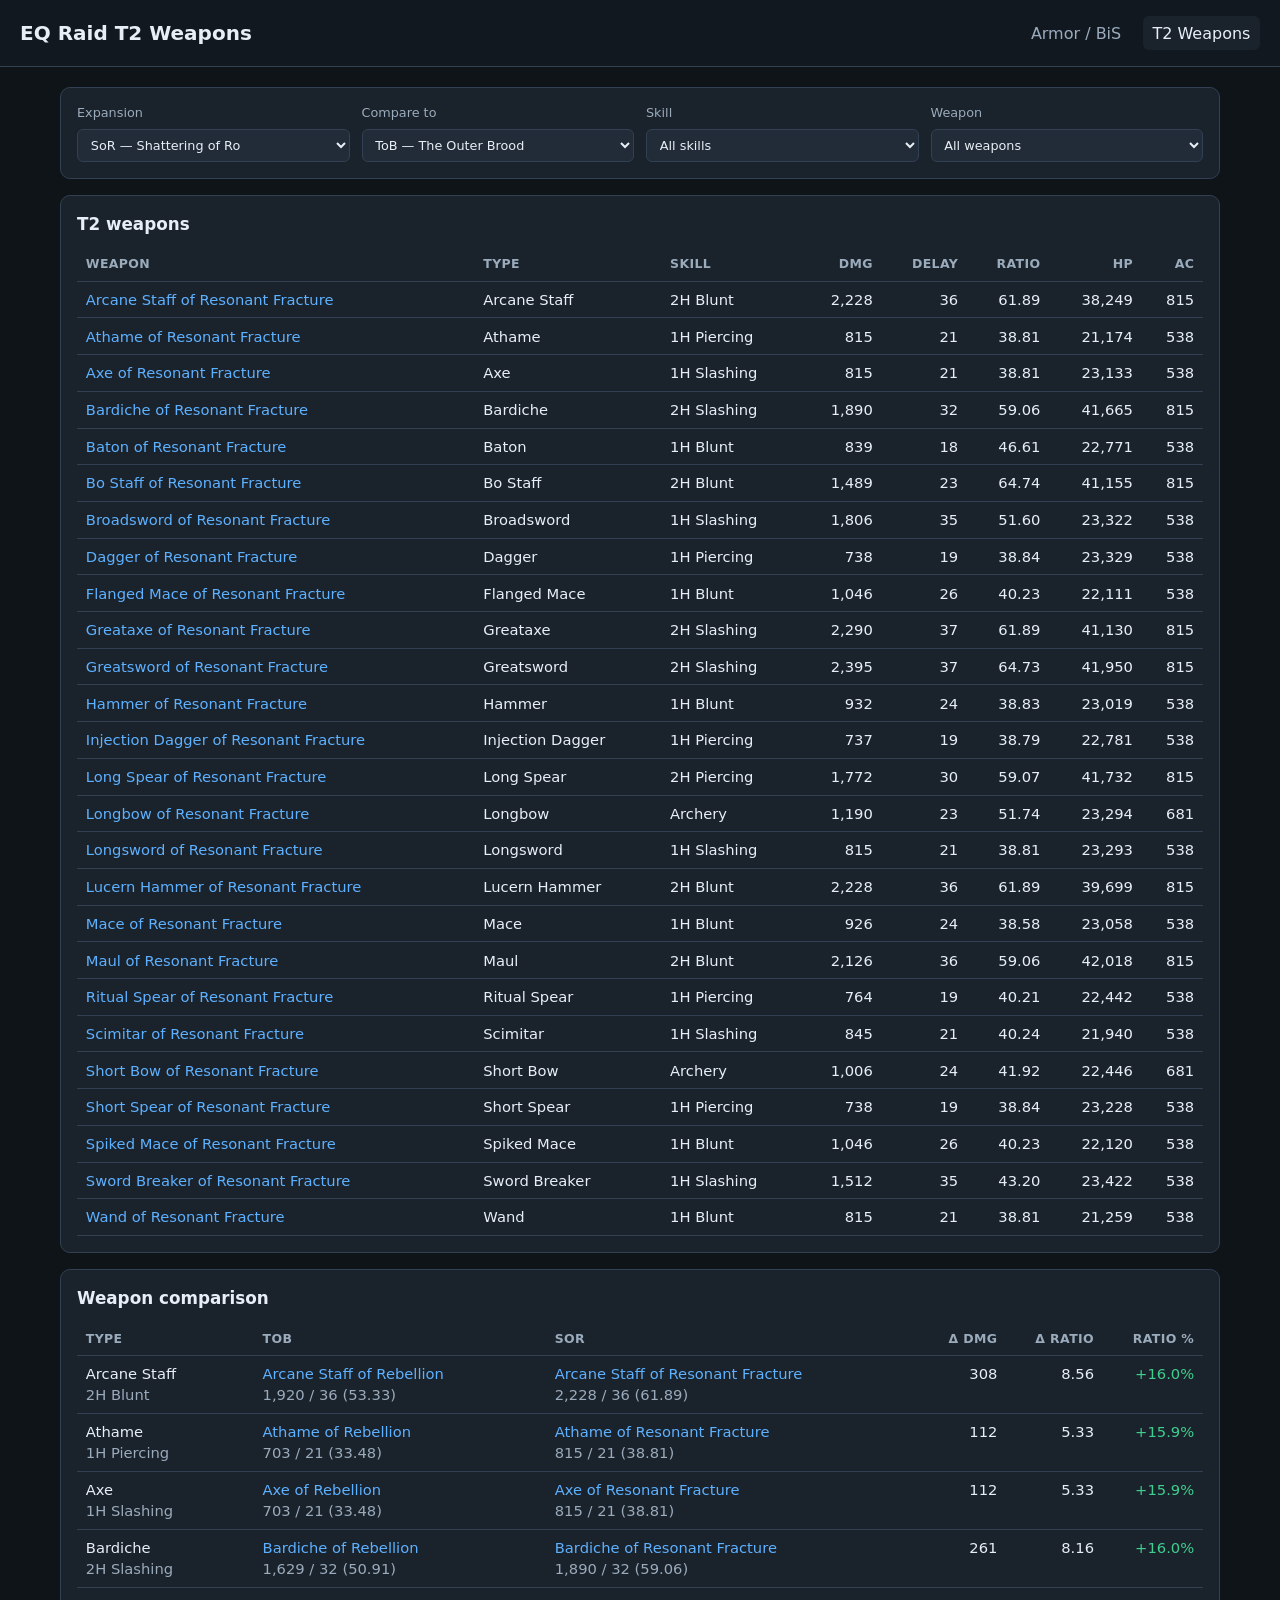
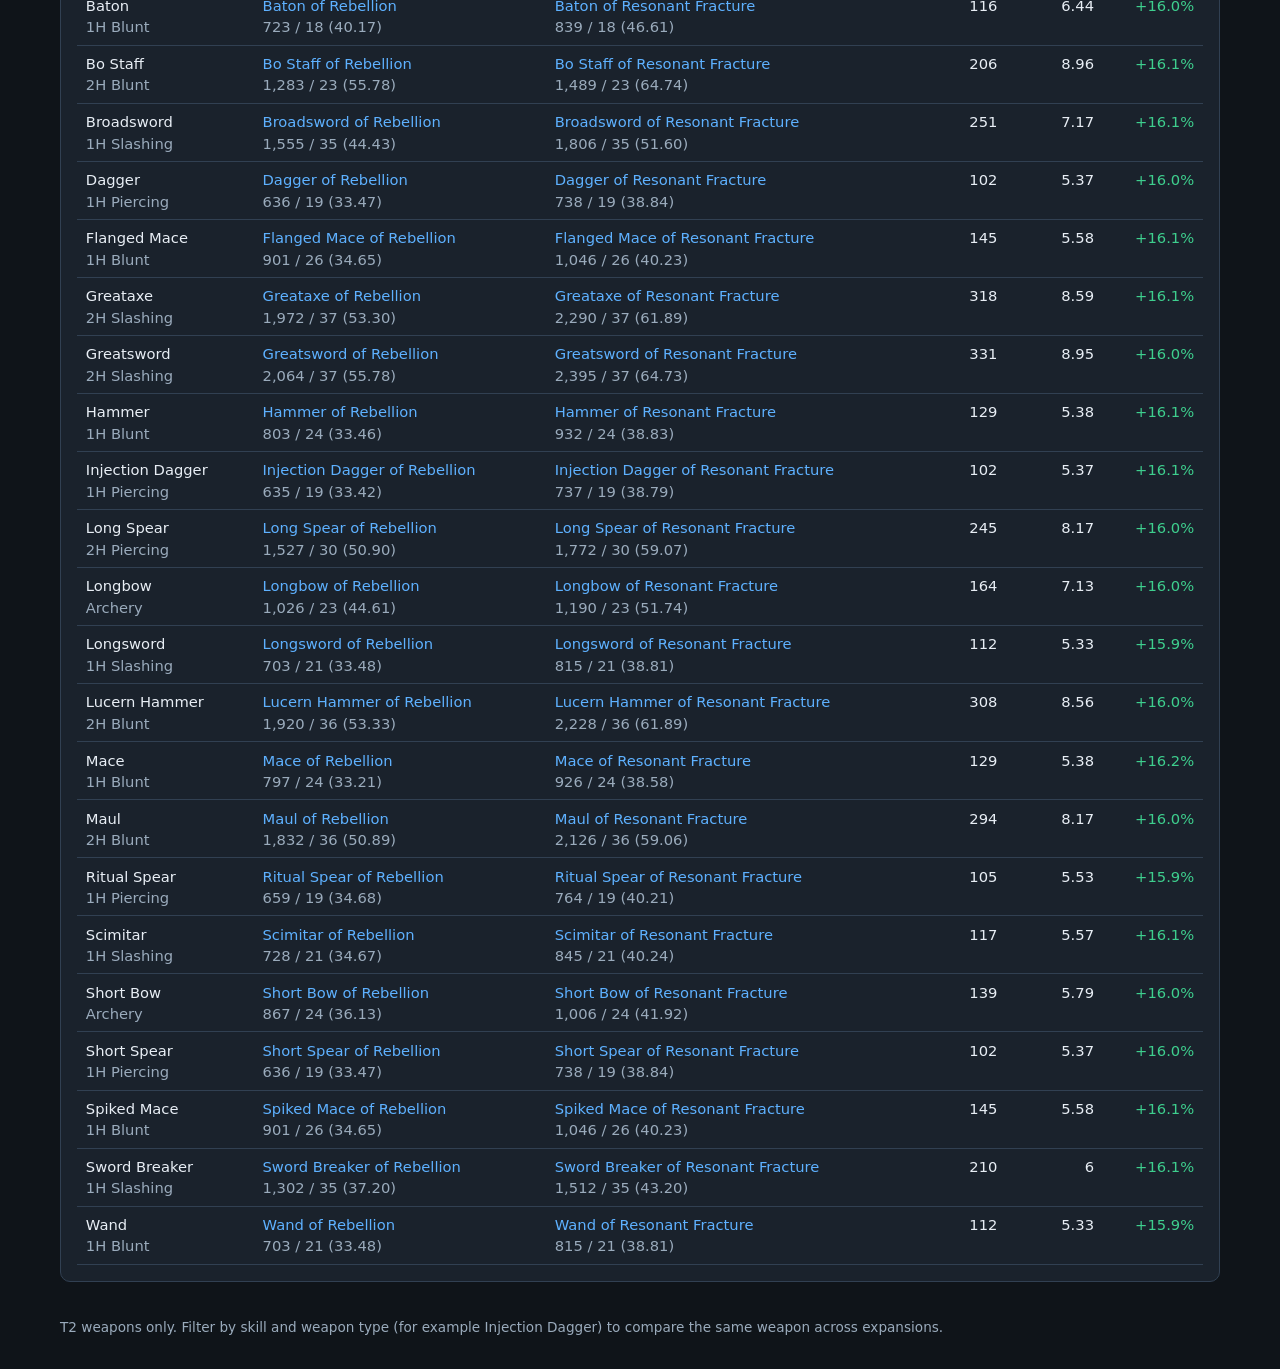
==== weapons.html @ 60deaf3c "Initial commit of EQ Raid Gear Comparison static site." ====
<!DOCTYPE html>
<html lang="en">
<head>
  <meta charset="utf-8" />
  <meta name="viewport" content="width=device-width, initial-scale=1" />
  <title>EQ Raid T2 Weapons</title>
  <link rel="stylesheet" href="css/site.css" />
</head>
<body>
  <header>
    <h1>EQ Raid T2 Weapons</h1>
    <nav>
      <a href="index.html">Armor / BiS</a>
      <a class="active" href="weapons.html">T2 Weapons</a>
    </nav>
  </header>
  <main>
    <div class="controls">
      <label>Expansion
        <select id="expA"></select>
      </label>
      <label>Compare to
        <select id="expB"></select>
      </label>
      <label>Skill
        <select id="skillFilter"></select>
      </label>
      <label>Weapon
        <select id="familyFilter"></select>
      </label>
    </div>

    <div id="banner" class="banner hidden"></div>

    <section class="panel">
      <h2>T2 weapons</h2>
      <div id="weaponList"></div>
    </section>

    <section class="panel">
      <h2>Weapon comparison</h2>
      <table>
        <thead>
          <tr>
            <th>Type</th>
            <th id="baseCol">Base</th>
            <th id="otherCol">Other</th>
            <th class="num">Δ Dmg</th>
            <th class="num">Δ Ratio</th>
            <th class="num">Ratio %</th>
          </tr>
        </thead>
        <tbody id="compareBody"></tbody>
      </table>
    </section>
  </main>
  <footer>
    T2 weapons only. Filter by skill and weapon type (for example Injection Dagger) to compare the same weapon across expansions.
  </footer>
  <script type="module" src="js/weapons.js"></script>
</body>
</html>
---- css/site.css ----
:root {
  color-scheme: dark;
  --bg: #0f1419;
  --panel: #1a222c;
  --panel-2: #222c38;
  --border: #314052;
  --text: #e8eef5;
  --muted: #9aabbc;
  --accent: #5eb1ff;
  --up: #3ecf8e;
  --down: #f07178;
  --warn: #e6b450;
  font-family: "Segoe UI", system-ui, sans-serif;
}

* { box-sizing: border-box; }

body {
  margin: 0;
  background: var(--bg);
  color: var(--text);
  line-height: 1.45;
}

a { color: var(--accent); text-decoration: none; }
a:hover { text-decoration: underline; }

header {
  display: flex;
  flex-wrap: wrap;
  gap: 1rem;
  align-items: center;
  justify-content: space-between;
  padding: 1rem 1.25rem;
  border-bottom: 1px solid var(--border);
  background: #121820;
}

header h1 {
  margin: 0;
  font-size: 1.25rem;
  font-weight: 650;
}

nav { display: flex; gap: 0.75rem; }
nav a {
  color: var(--muted);
  padding: 0.35rem 0.6rem;
  border-radius: 6px;
}
nav a.active, nav a:hover {
  color: var(--text);
  background: var(--panel);
  text-decoration: none;
}

main {
  max-width: 1200px;
  margin: 0 auto;
  padding: 1.25rem;
}

.controls {
  display: grid;
  grid-template-columns: repeat(auto-fit, minmax(160px, 1fr));
  gap: 0.75rem;
  padding: 1rem;
  background: var(--panel);
  border: 1px solid var(--border);
  border-radius: 10px;
  margin-bottom: 1rem;
}

label {
  display: flex;
  flex-direction: column;
  gap: 0.35rem;
  font-size: 0.8rem;
  color: var(--muted);
}

select, button {
  font: inherit;
  color: var(--text);
  background: var(--panel-2);
  border: 1px solid var(--border);
  border-radius: 6px;
  padding: 0.45rem 0.55rem;
}

button {
  cursor: pointer;
  align-self: end;
  background: #2a5f8f;
  border-color: #3a78b0;
}
button:hover { filter: brightness(1.08); }

.banner {
  padding: 0.75rem 1rem;
  border-radius: 8px;
  background: #3a2f16;
  border: 1px solid #6a5420;
  color: #f0d78c;
  margin-bottom: 1rem;
}

.banner.hidden { display: none; }

.panel {
  background: var(--panel);
  border: 1px solid var(--border);
  border-radius: 10px;
  padding: 1rem;
  margin-bottom: 1rem;
}

.panel h2 {
  margin: 0 0 0.75rem;
  font-size: 1.05rem;
}

.chart-wrap {
  position: relative;
  height: 280px;
}

table {
  width: 100%;
  border-collapse: collapse;
  font-size: 0.92rem;
}

th, td {
  padding: 0.45rem 0.55rem;
  border-bottom: 1px solid var(--border);
  text-align: left;
  vertical-align: top;
}

th {
  color: var(--muted);
  font-weight: 600;
  font-size: 0.78rem;
  text-transform: uppercase;
  letter-spacing: 0.03em;
}

tbody tr:hover { background: rgba(255, 255, 255, 0.03); }

.num { text-align: right; font-variant-numeric: tabular-nums; }
.pos { color: var(--up); }
.neg { color: var(--down); }
.muted { color: var(--muted); }
.tier {
  display: inline-block;
  font-size: 0.72rem;
  padding: 0.1rem 0.35rem;
  border-radius: 4px;
  background: var(--panel-2);
  color: var(--muted);
  margin-left: 0.35rem;
}

.stat-group-title {
  margin-top: 1rem;
  margin-bottom: 0.35rem;
  color: var(--muted);
  font-size: 0.85rem;
  text-transform: uppercase;
  letter-spacing: 0.04em;
}

.slot-grid {
  display: grid;
  gap: 0.5rem;
}

.slot-row {
  display: grid;
  grid-template-columns: 110px 1fr 1fr;
  gap: 0.75rem;
  padding: 0.55rem 0.65rem;
  background: var(--panel-2);
  border-radius: 8px;
}

.slot-name {
  font-weight: 600;
  color: var(--muted);
}

@media (max-width: 800px) {
  .slot-row {
    grid-template-columns: 1fr;
  }
}

footer {
  max-width: 1200px;
  margin: 0 auto 2rem;
  padding: 0 1.25rem;
  color: var(--muted);
  font-size: 0.85rem;
}
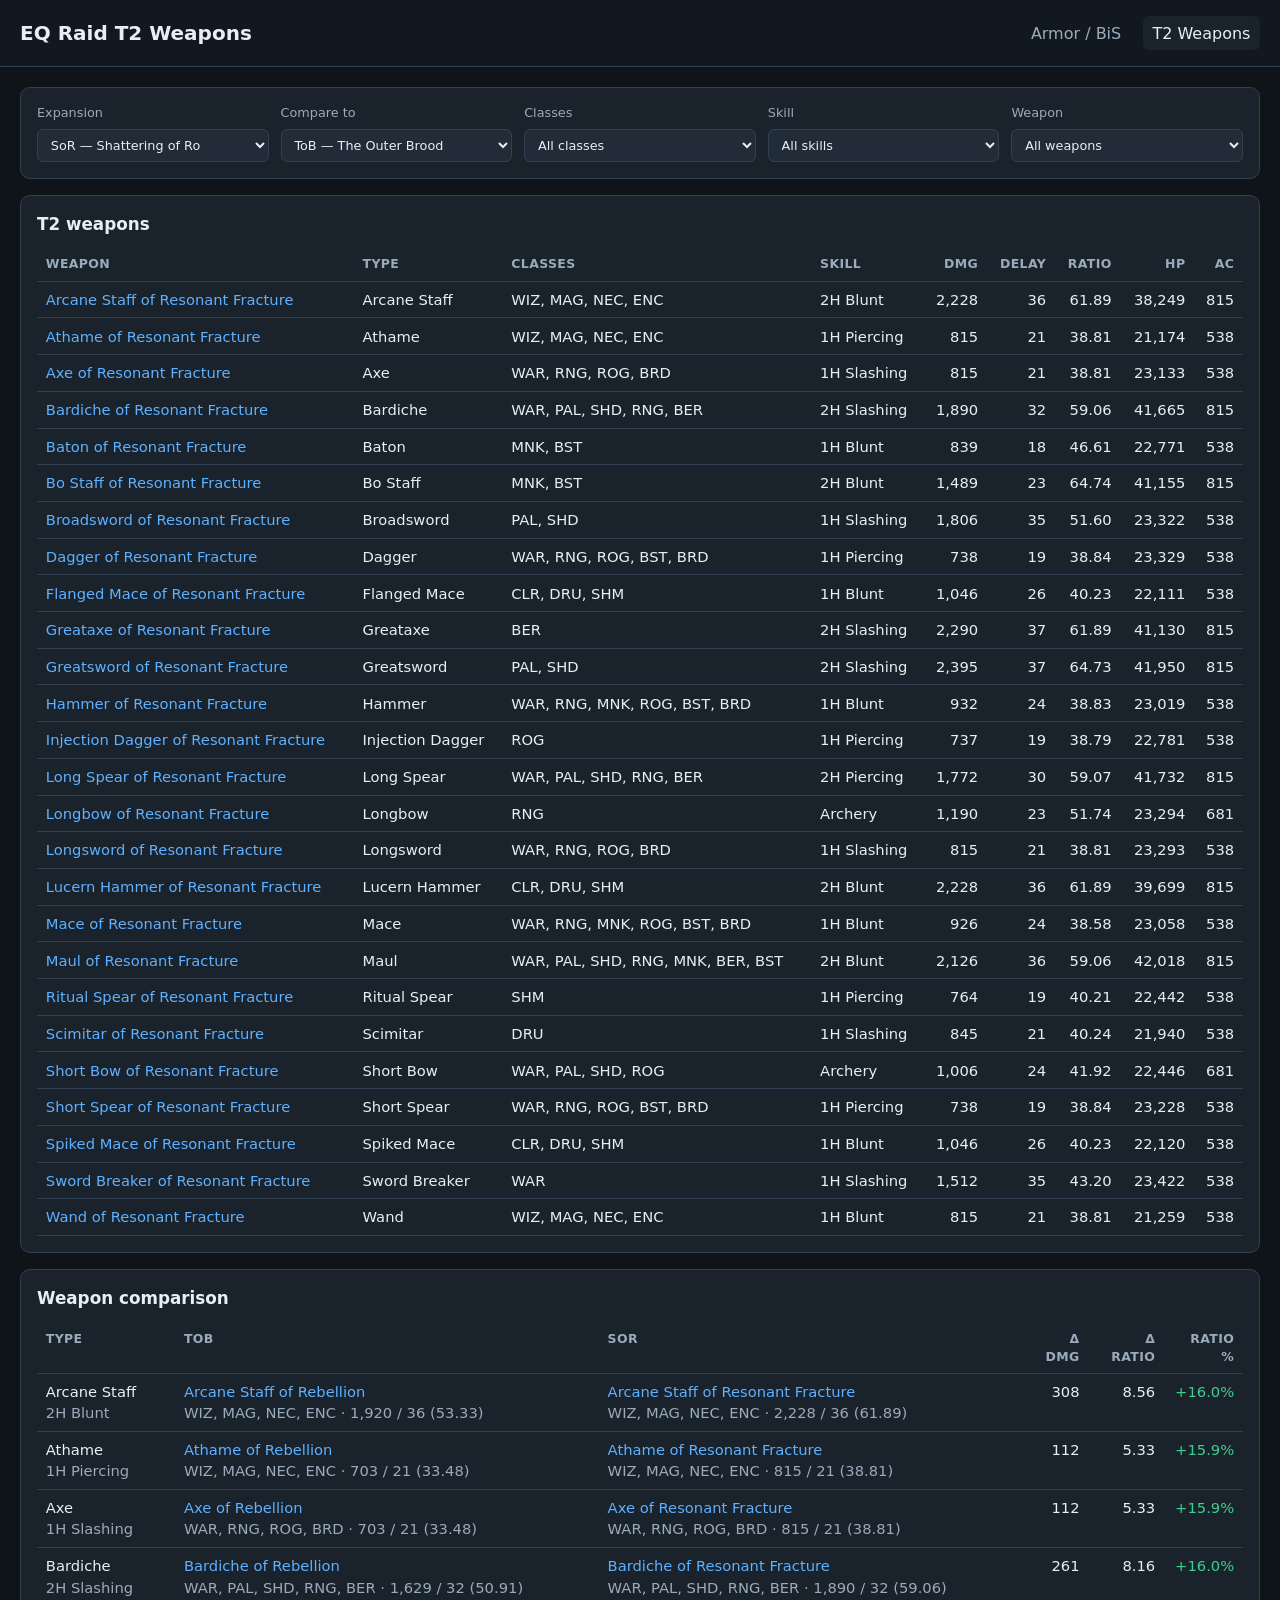
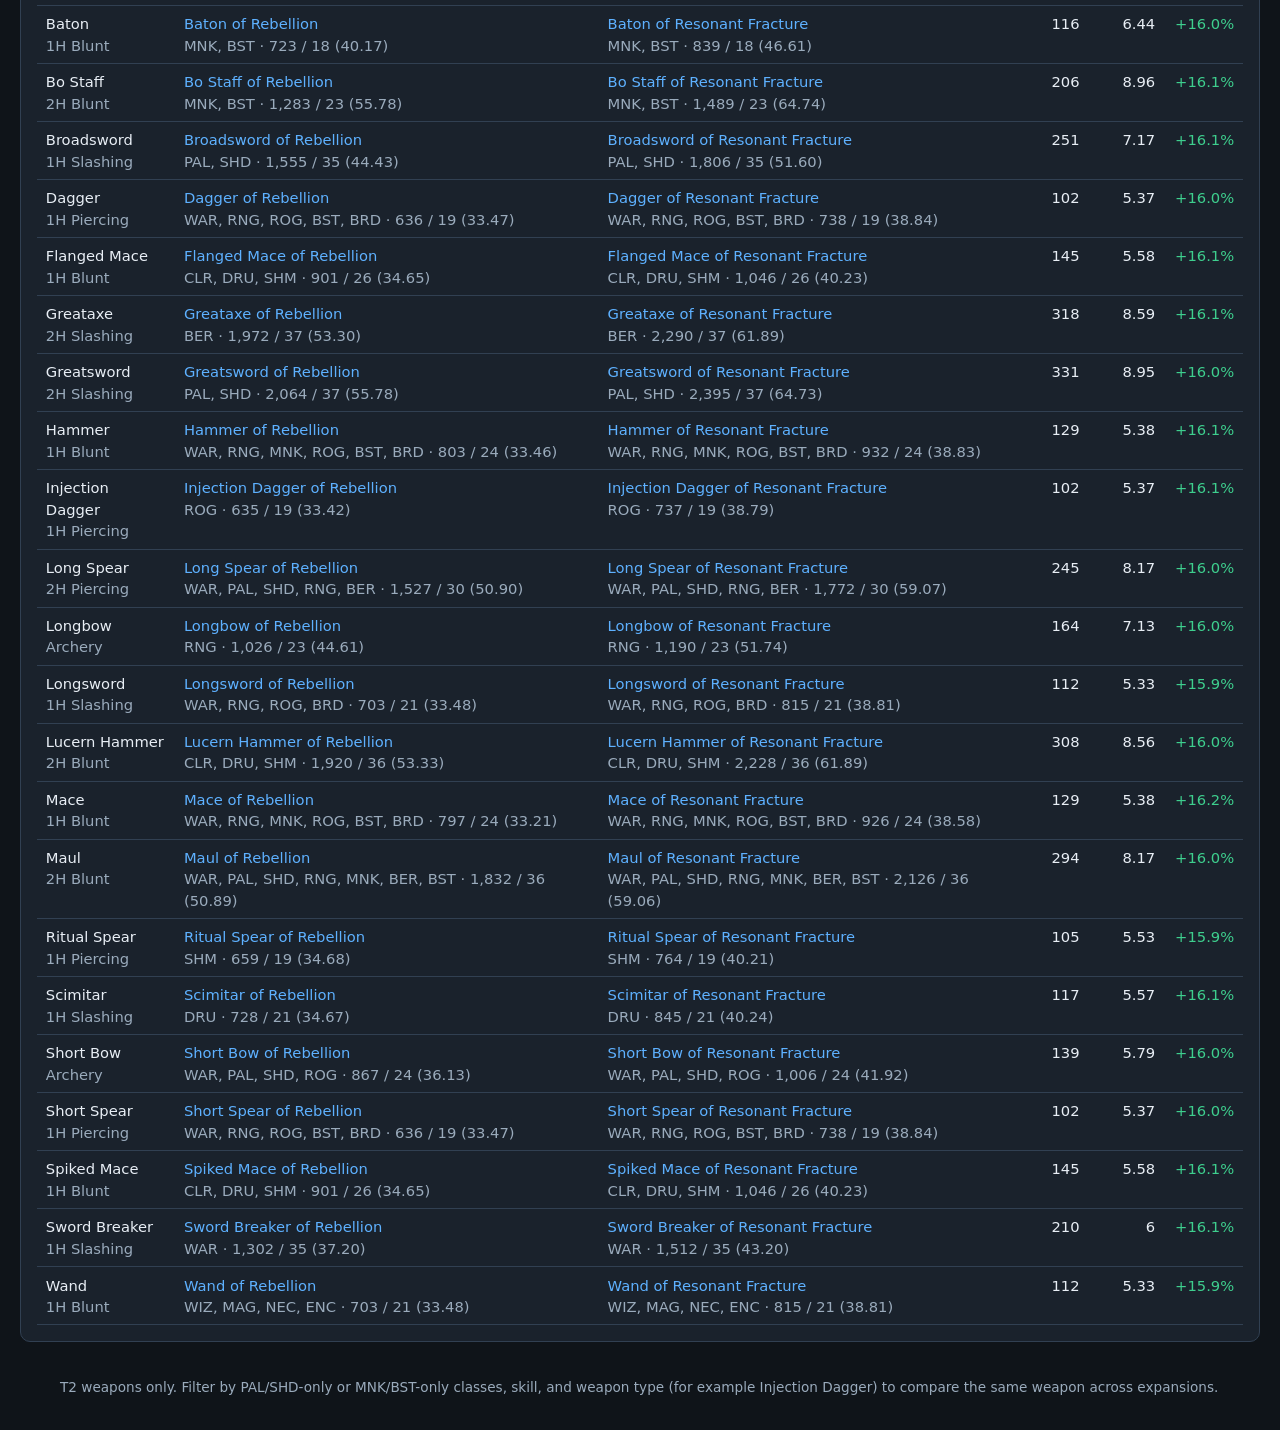
==== commit 3325ba93: "Isolate PAL/SHD-only and MNK/BST-only T2 weapons when comparing expansions. Co-authored-by: Cursor <" ====
--- a/weapons.html
+++ b/weapons.html
@@ -21,6 +21,13 @@
       </label>
       <label>Compare to
         <select id="expB"></select>
+      </label>
+      <label>Classes
+        <select id="classFilter">
+          <option value="">All classes</option>
+          <option value="pal-shd">PAL / SHD only</option>
+          <option value="mnk-bst">MNK / BST only</option>
+        </select>
       </label>
       <label>Skill
         <select id="skillFilter"></select>
@@ -55,7 +62,7 @@
     </section>
   </main>
   <footer>
-    T2 weapons only. Filter by skill and weapon type (for example Injection Dagger) to compare the same weapon across expansions.
+    T2 weapons only. Filter by PAL/SHD-only or MNK/BST-only classes, skill, and weapon type (for example Injection Dagger) to compare the same weapon across expansions.
   </footer>
   <script type="module" src="js/weapons.js"></script>
 </body>
--- a/css/site.css
+++ b/css/site.css
@@ -55,7 +55,7 @@
 }
 
 main {
-  max-width: 1200px;
+  max-width: 1400px;
   margin: 0 auto;
   padding: 1.25rem;
 }
@@ -120,9 +120,63 @@
   font-size: 1.05rem;
 }
 
+.compare-row {
+  display: grid;
+  grid-template-columns: minmax(0, 1.35fr) minmax(280px, 0.9fr);
+  gap: 1rem;
+  align-items: stretch;
+  margin-bottom: 1rem;
+}
+
+.compare-row > .panel {
+  margin-bottom: 0;
+  min-width: 0;
+  display: flex;
+  flex-direction: column;
+}
+
 .chart-wrap {
   position: relative;
-  height: 280px;
+  flex: 1;
+  min-height: 260px;
+  height: 320px;
+}
+
+.panel-totals .totals-scroll {
+  flex: 1;
+  min-height: 0;
+  max-height: 320px;
+  overflow: auto;
+}
+
+.panel-totals table {
+  font-size: 0.82rem;
+}
+
+.panel-totals th,
+.panel-totals td {
+  padding: 0.28rem 0.4rem;
+}
+
+.panel-totals thead th {
+  position: sticky;
+  top: 0;
+  background: var(--panel);
+  z-index: 1;
+}
+
+@media (max-width: 900px) {
+  .compare-row {
+    grid-template-columns: 1fr;
+  }
+
+  .chart-wrap {
+    height: 260px;
+  }
+
+  .panel-totals .totals-scroll {
+    max-height: 360px;
+  }
 }
 
 table {
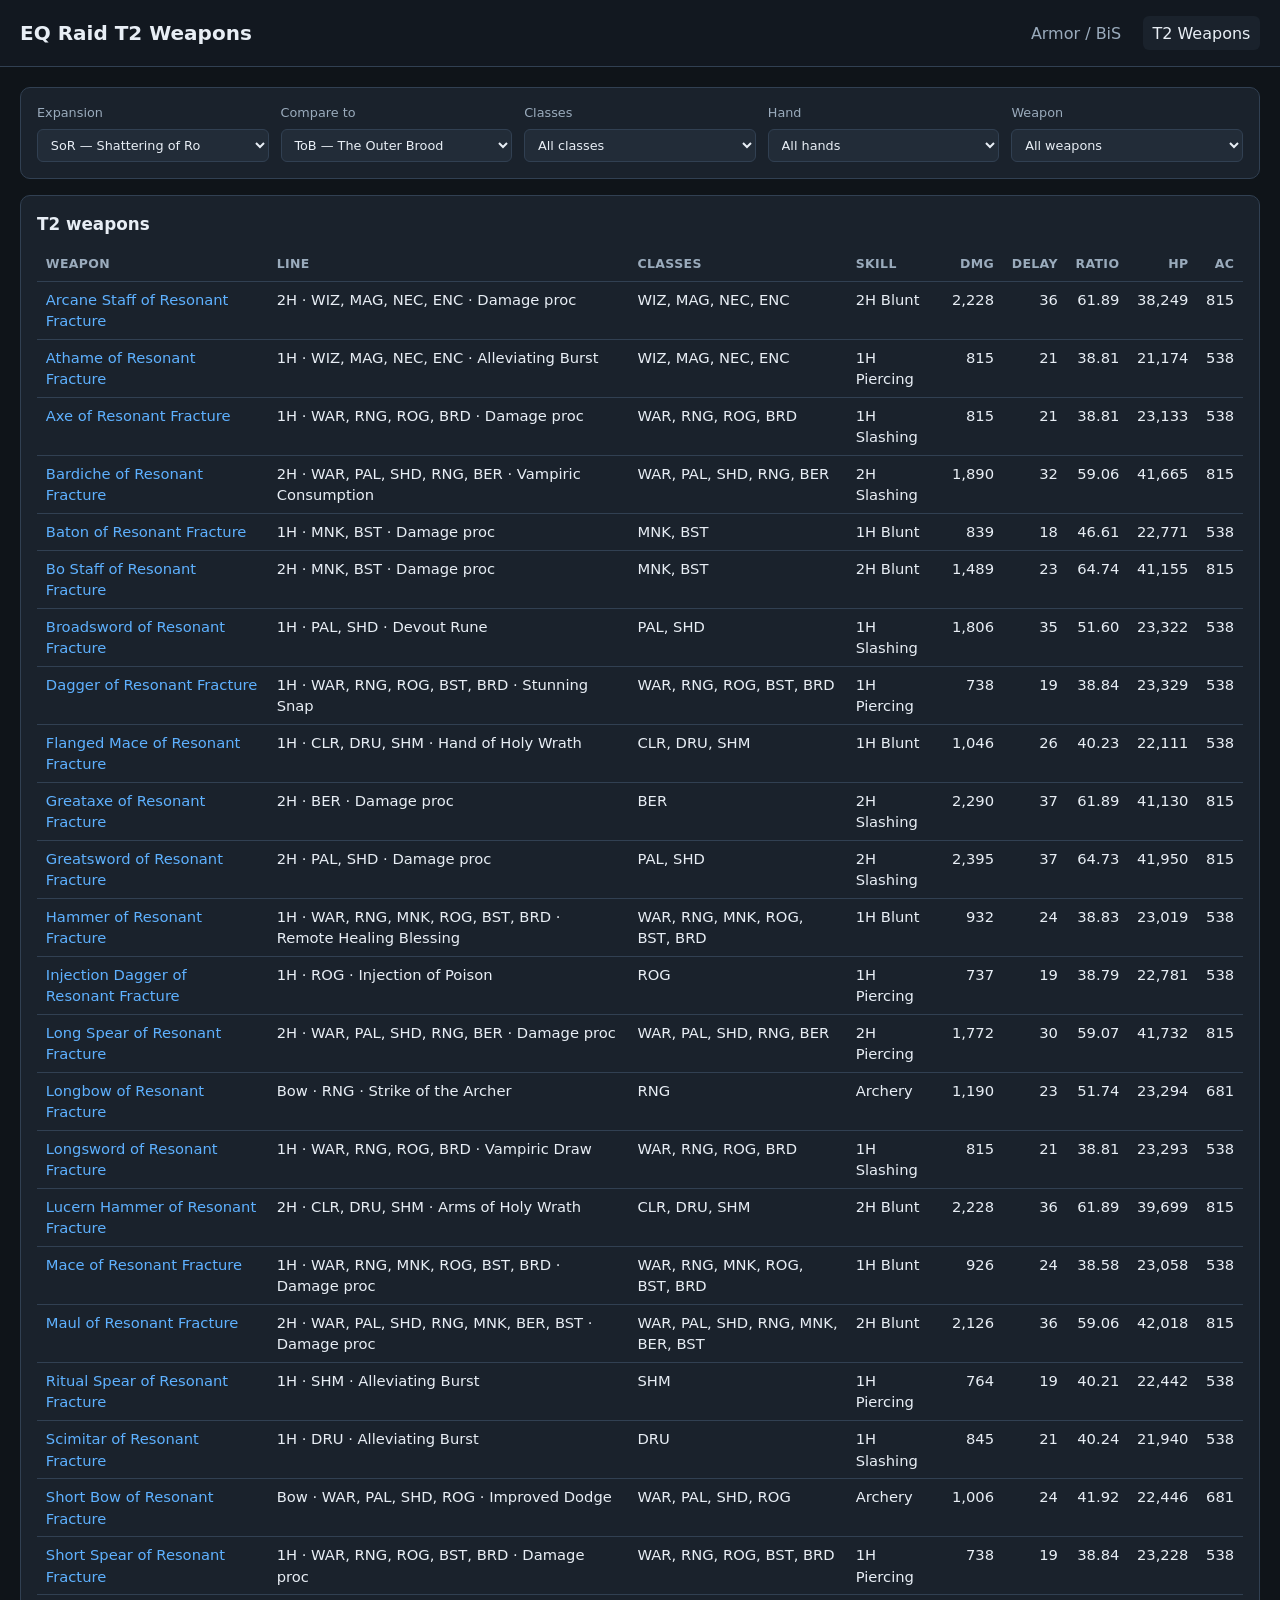
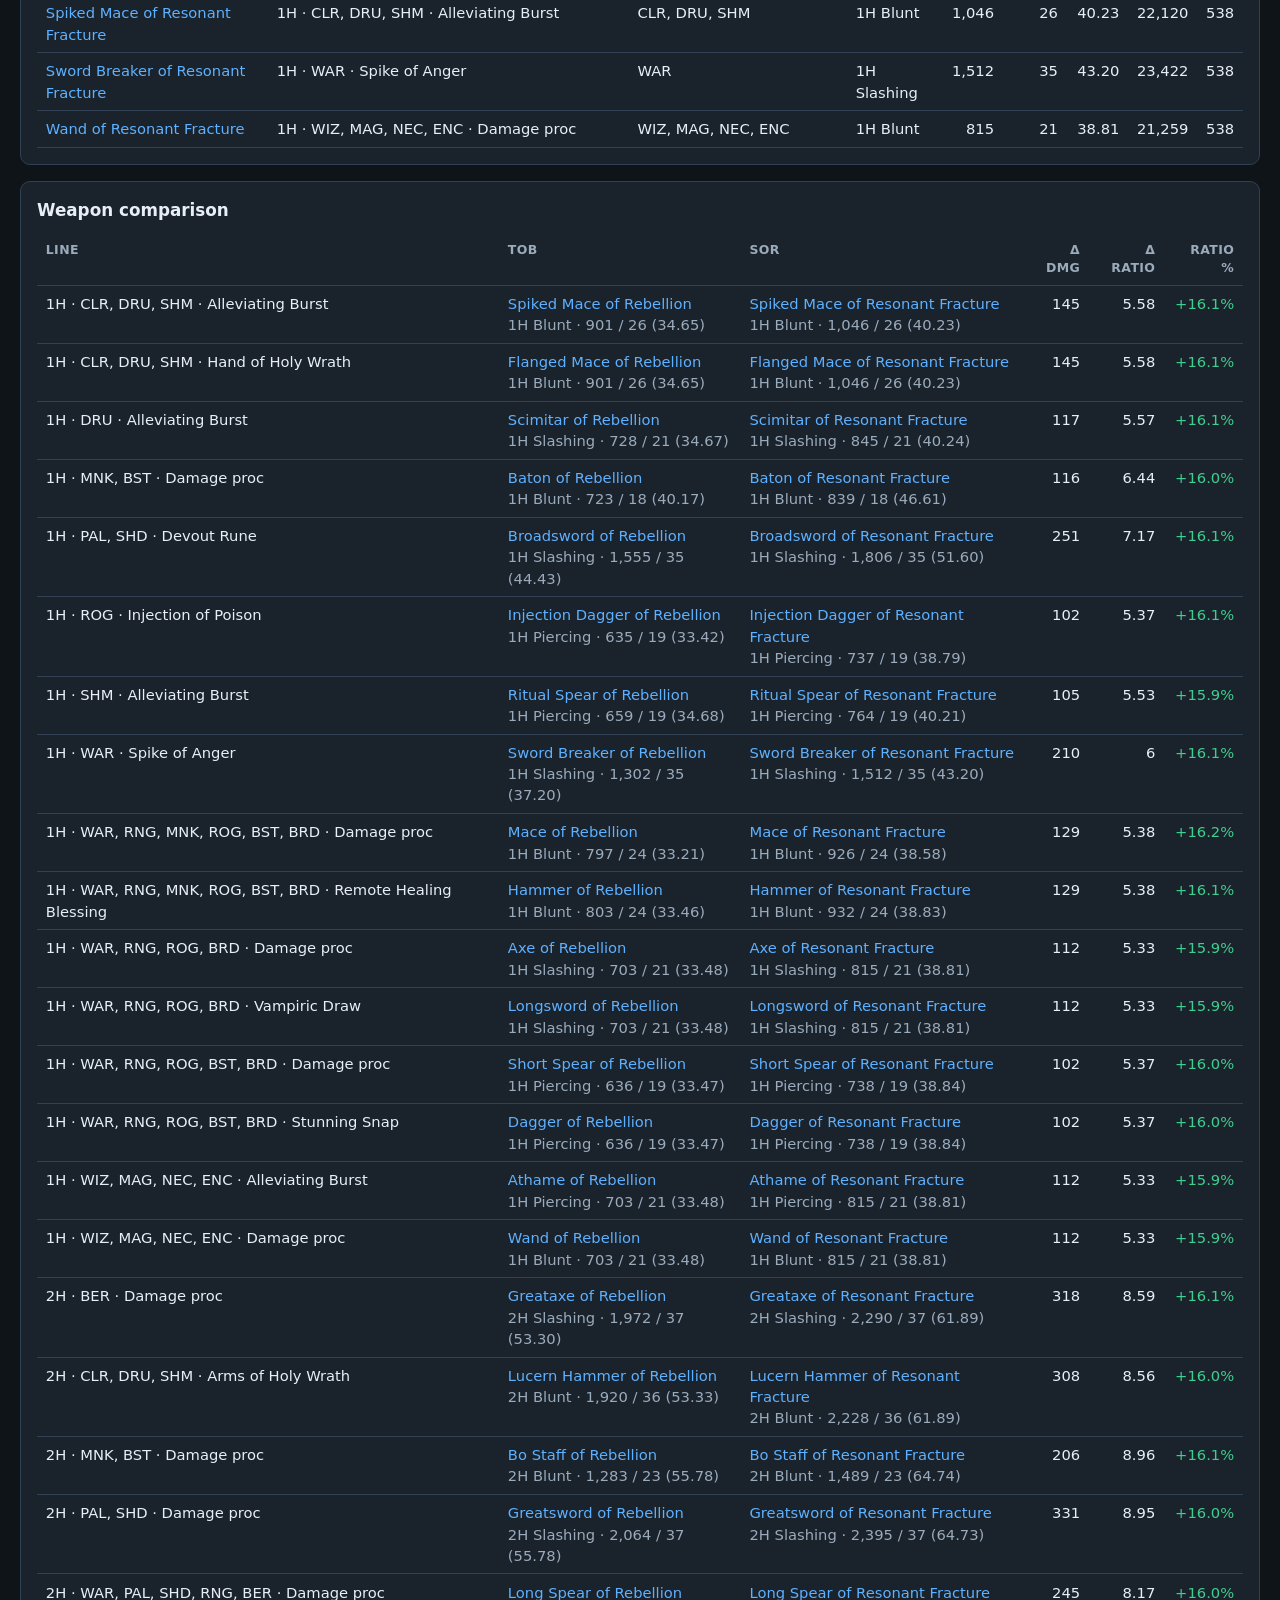
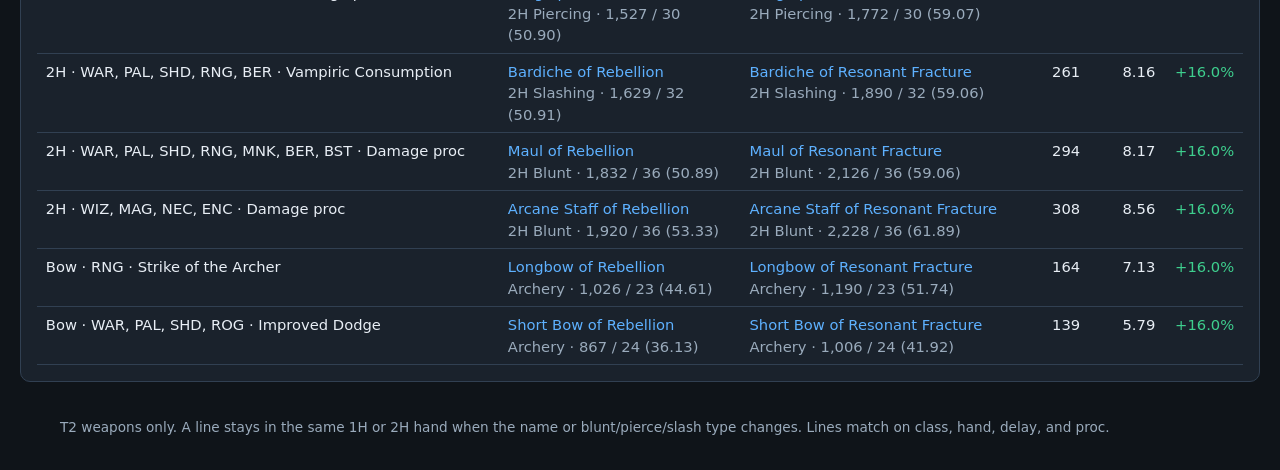
==== commit 615ba798: "Keep T2 weapon lines together when the name or damage type changes. Co-authored-by: Cursor <cursorag" ====
--- a/weapons.html
+++ b/weapons.html
@@ -29,11 +29,11 @@
           <option value="mnk-bst">MNK / BST only</option>
         </select>
       </label>
-      <label>Skill
-        <select id="skillFilter"></select>
+      <label>Hand
+        <select id="handFilter"></select>
       </label>
       <label>Weapon
-        <select id="familyFilter"></select>
+        <select id="lineFilter"></select>
       </label>
     </div>
 
@@ -49,7 +49,7 @@
       <table>
         <thead>
           <tr>
-            <th>Type</th>
+            <th>Line</th>
             <th id="baseCol">Base</th>
             <th id="otherCol">Other</th>
             <th class="num">Δ Dmg</th>
@@ -62,7 +62,7 @@
     </section>
   </main>
   <footer>
-    T2 weapons only. Filter by PAL/SHD-only or MNK/BST-only classes, skill, and weapon type (for example Injection Dagger) to compare the same weapon across expansions.
+    T2 weapons only. A line stays in the same 1H or 2H hand when the name or blunt/pierce/slash type changes. Lines match on class, hand, delay, and proc.
   </footer>
   <script type="module" src="js/weapons.js"></script>
 </body>
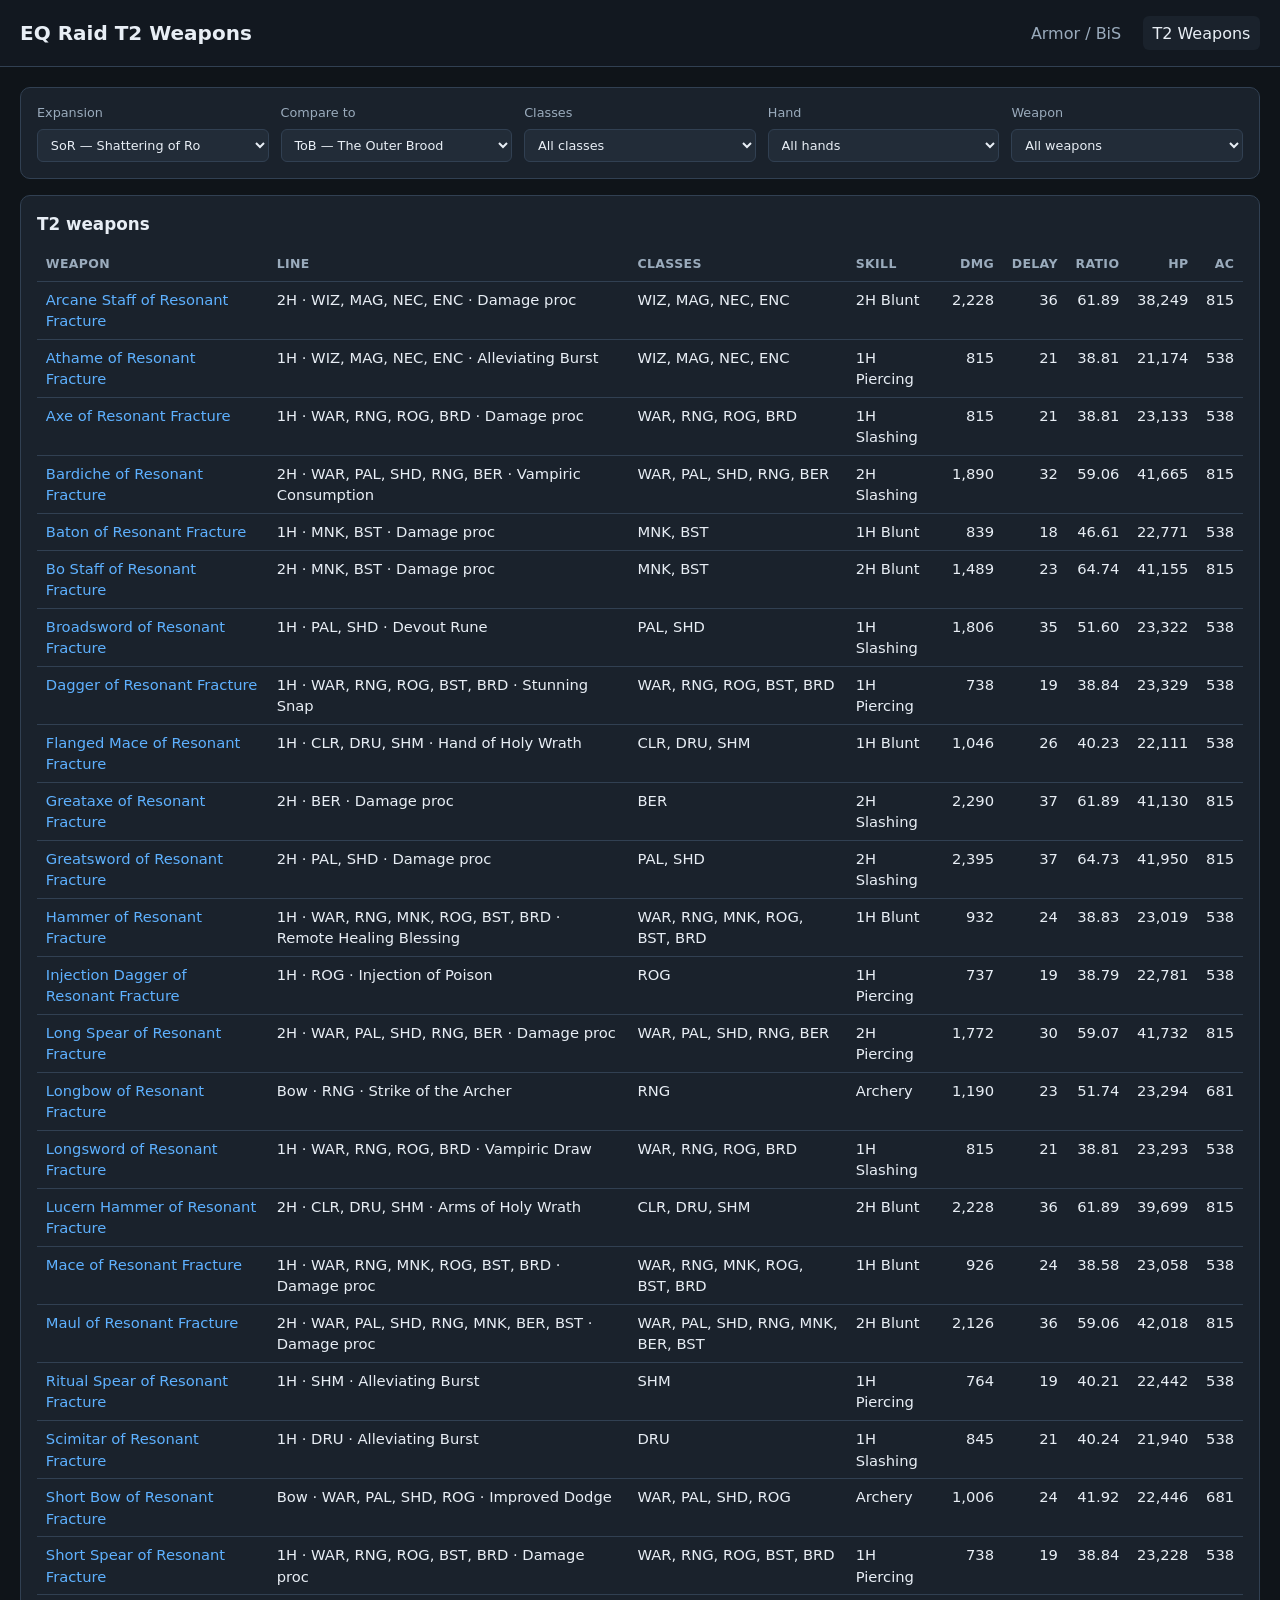
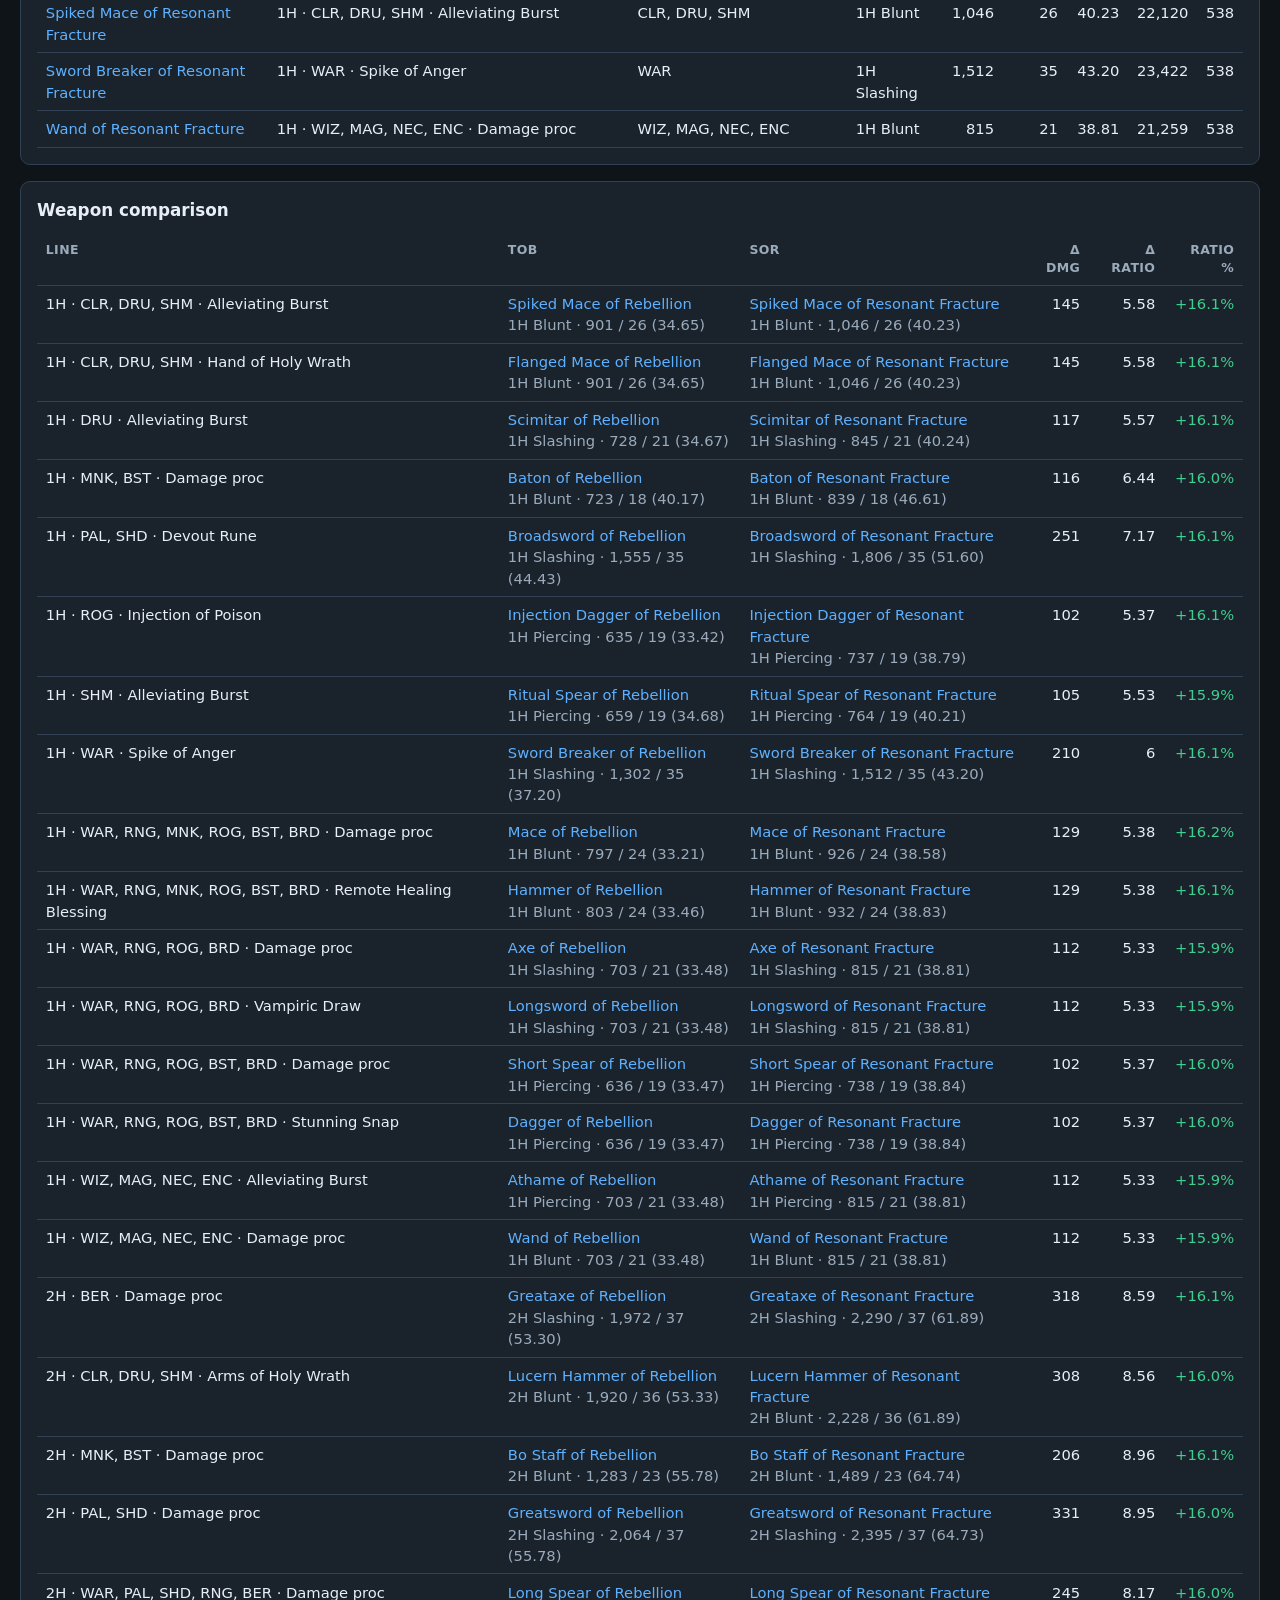
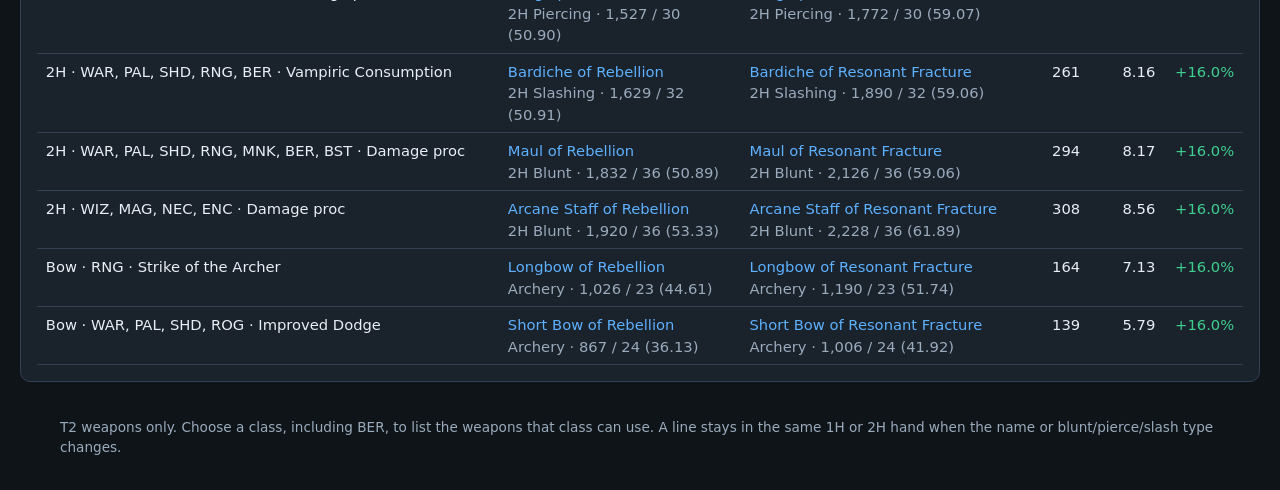
==== commit b1fd16de: "Let each class, including BER, filter the T2 weapons they can use. Co-authored-by: Cursor <cursorage" ====
--- a/weapons.html
+++ b/weapons.html
@@ -62,7 +62,7 @@
     </section>
   </main>
   <footer>
-    T2 weapons only. A line stays in the same 1H or 2H hand when the name or blunt/pierce/slash type changes. Lines match on class, hand, delay, and proc.
+    T2 weapons only. Choose a class, including BER, to list the weapons that class can use. A line stays in the same 1H or 2H hand when the name or blunt/pierce/slash type changes.
   </footer>
   <script type="module" src="js/weapons.js"></script>
 </body>
